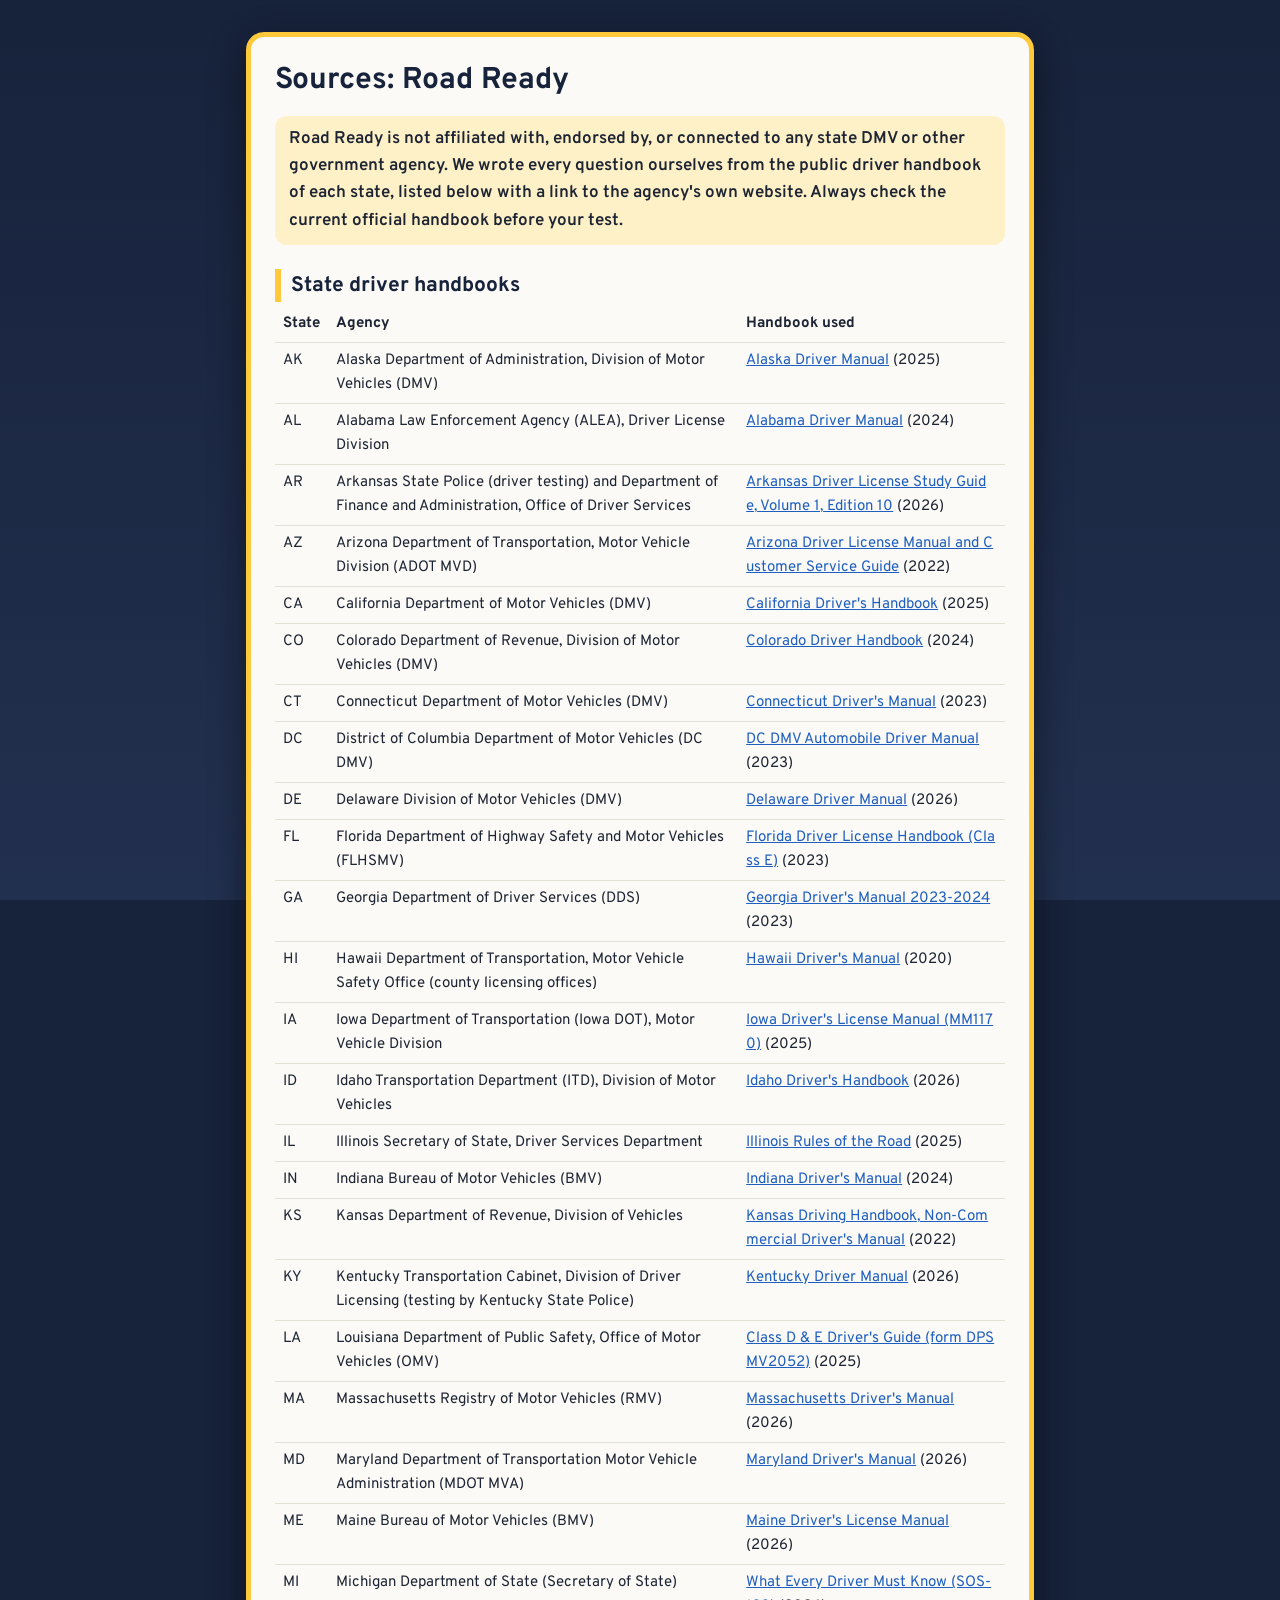
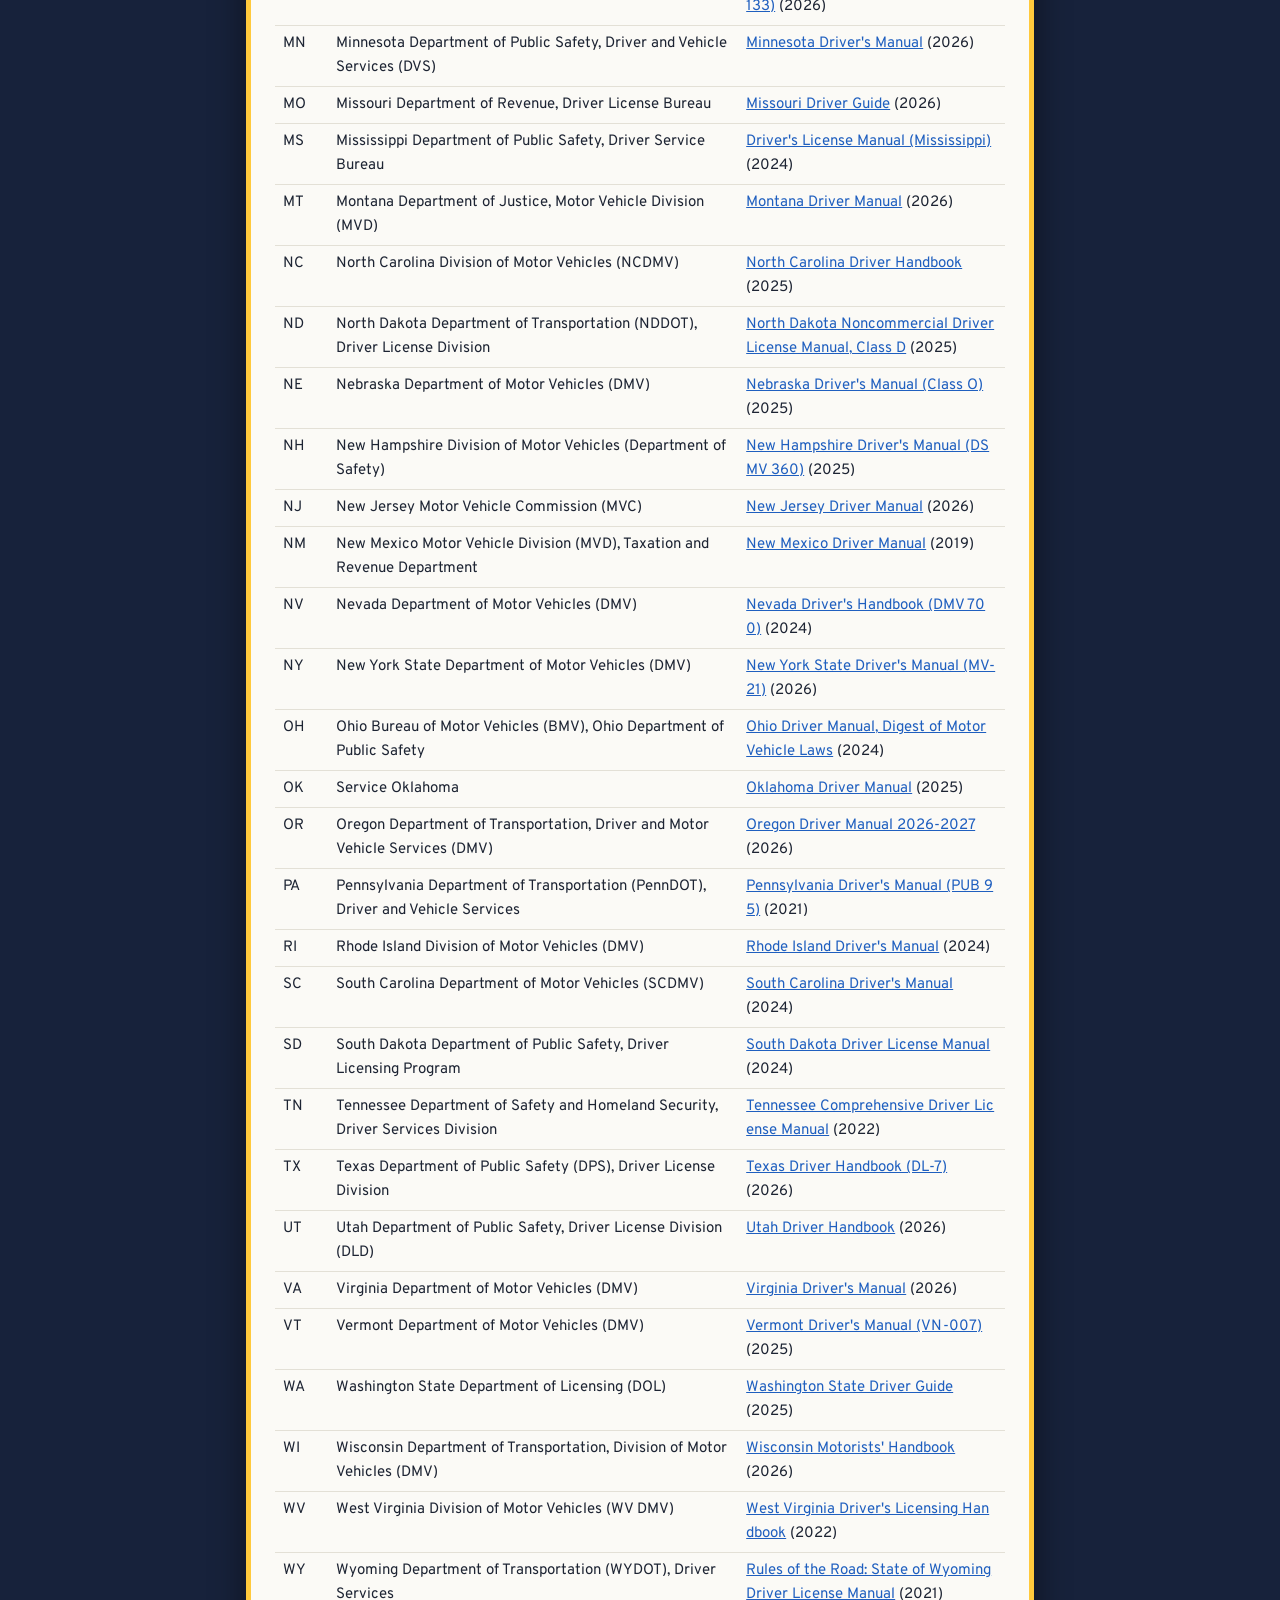
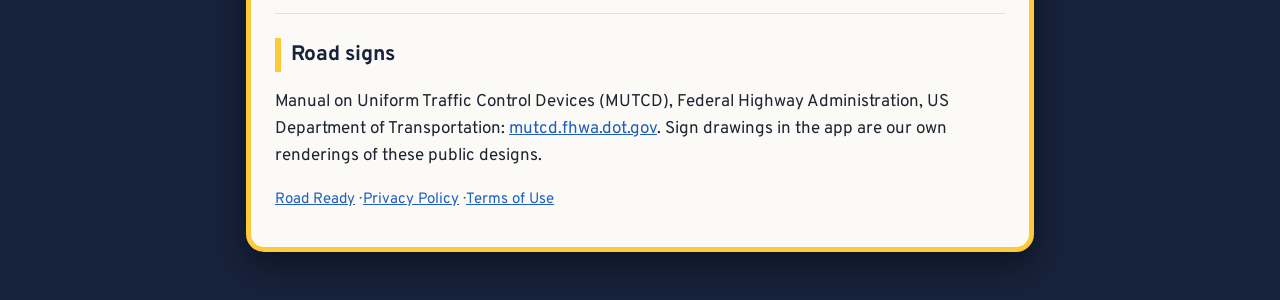
==== sources.html @ e31c4308 "Road Ready: support page, privacy policy, terms, sources Co-Authored-By: Claude Opus 5.5 <noreply@an" ====
<!doctype html>
<html lang="en">
<head>
<meta charset="utf-8">
<meta name="viewport" content="width=device-width,initial-scale=1">
<title>Road Ready Sources</title>
<link rel="icon" href="favicon.png">
<link rel="preconnect" href="https://fonts.googleapis.com"><link href="https://fonts.googleapis.com/css2?family=Overpass:wght@400;600;800&display=swap" rel="stylesheet">
<link rel="stylesheet" href="style.css">
</head>
<body>
<div class="wrap top">
<div class="card">
<h1>Sources: Road Ready</h1>
<p class="note">Road Ready is not affiliated with, endorsed by, or connected to any state DMV or other government
agency. We wrote every question ourselves from the public driver handbook of each state, listed below with a link to
the agency's own website. Always check the current official handbook before your test.</p>
<h2>State driver handbooks</h2>
<table><tr><th>State</th><th>Agency</th><th>Handbook used</th></tr>
<tr><td>AK</td><td>Alaska Department of Administration, Division of Motor Vehicles (DMV)</td><td><a href="https://dmv.alaska.gov/media/t5ef5vi2/dlman.pdf">Alaska Driver Manual</a> (2025)</td></tr>
<tr><td>AL</td><td>Alabama Law Enforcement Agency (ALEA), Driver License Division</td><td><a href="https://alea.gov/sites/default/files/Updated%20ALEA%20Driver&#x27;s%20Manual%2012-5-24.pdf">Alabama Driver Manual</a> (2024)</td></tr>
<tr><td>AR</td><td>Arkansas State Police (driver testing) and Department of Finance and Administration, Office of Driver Services</td><td><a href="https://media.ark.org/dps/Arkansas-DL-Study-Guide-English_11122026.pdf">Arkansas Driver License Study Guide, Volume 1, Edition 10</a> (2026)</td></tr>
<tr><td>AZ</td><td>Arizona Department of Transportation, Motor Vehicle Division (ADOT MVD)</td><td><a href="https://azdot.gov/manual">Arizona Driver License Manual and Customer Service Guide</a> (2022)</td></tr>
<tr><td>CA</td><td>California Department of Motor Vehicles (DMV)</td><td><a href="https://www.dmv.ca.gov/portal/file/california-driver-handbook-pdf/">California Driver&#x27;s Handbook</a> (2025)</td></tr>
<tr><td>CO</td><td>Colorado Department of Revenue, Division of Motor Vehicles (DMV)</td><td><a href="https://dmv.colorado.gov/sites/default/files/documents/DR_2337_Jan2025.pdf">Colorado Driver Handbook</a> (2024)</td></tr>
<tr><td>CT</td><td>Connecticut Department of Motor Vehicles (DMV)</td><td><a href="https://portal.ct.gov/dmv/-/media/dmv/dmv-pdfs/drivers-manual-english.pdf">Connecticut Driver&#x27;s Manual</a> (2023)</td></tr>
<tr><td>DC</td><td>District of Columbia Department of Motor Vehicles (DC DMV)</td><td><a href="https://dmv.dc.gov/publication/dc-dmv-automobile-driver-manual">DC DMV Automobile Driver Manual</a> (2023)</td></tr>
<tr><td>DE</td><td>Delaware Division of Motor Vehicles (DMV)</td><td><a href="https://dmv.de.gov/forms/driver_serv_forms/pdfs/dr_frm_manual.pdf">Delaware Driver Manual</a> (2026)</td></tr>
<tr><td>FL</td><td>Florida Department of Highway Safety and Motor Vehicles (FLHSMV)</td><td><a href="https://www.flhsmv.gov/pdf/handbooks/englishdriverhandbook.pdf">Florida Driver License Handbook (Class E)</a> (2023)</td></tr>
<tr><td>GA</td><td>Georgia Department of Driver Services (DDS)</td><td><a href="https://dds.georgia.gov/document/document/ga-drivers-manual-2023-2024/download">Georgia Driver&#x27;s Manual 2023-2024</a> (2023)</td></tr>
<tr><td>HI</td><td>Hawaii Department of Transportation, Motor Vehicle Safety Office (county licensing offices)</td><td><a href="https://hidot.hawaii.gov/highways/files/2021/03/2020-Hawaii-Drivers-Manual_5.375x8.375_Revised-FInal_WEB.pdf">Hawaii Driver&#x27;s Manual</a> (2020)</td></tr>
<tr><td>IA</td><td>Iowa Department of Transportation (Iowa DOT), Motor Vehicle Division</td><td><a href="https://iowadot.gov/mvd/driverslicense/dlmanual/dlmanual.pdf">Iowa Driver&#x27;s License Manual (MM1170)</a> (2025)</td></tr>
<tr><td>ID</td><td>Idaho Transportation Department (ITD), Division of Motor Vehicles</td><td><a href="https://itd.idaho.gov/wp-content/uploads/2026/04/driver_manual.pdf">Idaho Driver&#x27;s Handbook</a> (2026)</td></tr>
<tr><td>IL</td><td>Illinois Secretary of State, Driver Services Department</td><td><a href="https://www.ilsos.gov/publications/pdf_publications/dsd_a112.pdf">Illinois Rules of the Road</a> (2025)</td></tr>
<tr><td>IN</td><td>Indiana Bureau of Motor Vehicles (BMV)</td><td><a href="https://www.in.gov/bmv/licenses-permits-ids/learners-permits-and-drivers-licenses-overview/learners-permit/drivers-manual">Indiana Driver&#x27;s Manual</a> (2024)</td></tr>
<tr><td>KS</td><td>Kansas Department of Revenue, Division of Vehicles</td><td><a href="https://ksrevenue.gov/pdf/dlhb.pdf">Kansas Driving Handbook, Non-Commercial Driver&#x27;s Manual</a> (2022)</td></tr>
<tr><td>KY</td><td>Kentucky Transportation Cabinet, Division of Driver Licensing (testing by Kentucky State Police)</td><td><a href="https://wp.kentuckystatepolice.ky.gov/wp-content/uploads/2026/07/Kentucky-Driver-Manual_Updated_7-23-26.pdf">Kentucky Driver Manual</a> (2026)</td></tr>
<tr><td>LA</td><td>Louisiana Department of Public Safety, Office of Motor Vehicles (OMV)</td><td><a href="https://public.powerdms.com/LADPSC/documents/347039">Class D &amp; E Driver&#x27;s Guide (form DPSMV2052)</a> (2025)</td></tr>
<tr><td>MA</td><td>Massachusetts Registry of Motor Vehicles (RMV)</td><td><a href="https://www.mass.gov/doc/english-drivers-manual/download">Massachusetts Driver&#x27;s Manual</a> (2026)</td></tr>
<tr><td>MD</td><td>Maryland Department of Transportation Motor Vehicle Administration (MDOT MVA)</td><td><a href="https://mva.maryland.gov/Documents/DL-002.pdf">Maryland Driver&#x27;s Manual</a> (2026)</td></tr>
<tr><td>ME</td><td>Maine Bureau of Motor Vehicles (BMV)</td><td><a href="https://www.maine.gov/sos/sites/maine.gov.sos/files/inline-files/Maine%20Driver%20License%20Manual_2.pdf">Maine Driver&#x27;s License Manual</a> (2026)</td></tr>
<tr><td>MI</td><td>Michigan Department of State (Secretary of State)</td><td><a href="https://www.michigan.gov/sos/-/media/Project/Websites/sos/Resources/Forms-and-publications/WEDMK/WEDMK.pdf">What Every Driver Must Know (SOS-133)</a> (2026)</td></tr>
<tr><td>MN</td><td>Minnesota Department of Public Safety, Driver and Vehicle Services (DVS)</td><td><a href="https://assets.dps.mn.gov/files/dvs/dvs-class-d-drivers-manual-english.pdf">Minnesota Driver&#x27;s Manual</a> (2026)</td></tr>
<tr><td>MO</td><td>Missouri Department of Revenue, Driver License Bureau</td><td><a href="https://dor.mo.gov/forms/Driver%20Guide.pdf">Missouri Driver Guide</a> (2026)</td></tr>
<tr><td>MS</td><td>Mississippi Department of Public Safety, Driver Service Bureau</td><td><a href="https://www.driverservicebureau.dps.ms.gov/sites/default/files/2025-02/1.15.2025%20Revised%20MDPS%20Driver%27s%20Manual.pdf">Driver&#x27;s License Manual (Mississippi)</a> (2024)</td></tr>
<tr><td>MT</td><td>Montana Department of Justice, Motor Vehicle Division (MVD)</td><td><a href="https://mvdmt.gov/wp-content/uploads/2026/05/25-0100M-Montana-Driver-Manual-English-05.26.pdf">Montana Driver Manual</a> (2026)</td></tr>
<tr><td>NC</td><td>North Carolina Division of Motor Vehicles (NCDMV)</td><td><a href="https://www.ncdot.gov/dmv/license-id/driver-licenses/new-drivers/Documents/nc-driver-handbook.pdf">North Carolina Driver Handbook</a> (2025)</td></tr>
<tr><td>ND</td><td>North Dakota Department of Transportation (NDDOT), Driver License Division</td><td><a href="https://www.dot.nd.gov/sites/www/files/documents/Drivers%20-%20documents/noncommercial-manual.pdf">North Dakota Noncommercial Driver License Manual, Class D</a> (2025)</td></tr>
<tr><td>NE</td><td>Nebraska Department of Motor Vehicles (DMV)</td><td><a href="https://dmv.nebraska.gov/sites/default/files/engdrivermanual.pdf">Nebraska Driver&#x27;s Manual (Class O)</a> (2025)</td></tr>
<tr><td>NH</td><td>New Hampshire Division of Motor Vehicles (Department of Safety)</td><td><a href="https://www.dmv.nh.gov/sites/g/files/ehbemt416/files/inline-documents/nhdm.pdf">New Hampshire Driver&#x27;s Manual (DSMV 360)</a> (2025)</td></tr>
<tr><td>NJ</td><td>New Jersey Motor Vehicle Commission (MVC)</td><td><a href="https://www.nj.gov/mvc/pdf/license/drivermanual.pdf">New Jersey Driver Manual</a> (2026)</td></tr>
<tr><td>NM</td><td>New Mexico Motor Vehicle Division (MVD), Taxation and Revenue Department</td><td><a href="https://realfile.tax.newmexico.gov/English%20Drivers%20Manualver11.19.19.pdf">New Mexico Driver Manual</a> (2019)</td></tr>
<tr><td>NV</td><td>Nevada Department of Motor Vehicles (DMV)</td><td><a href="https://dmv.nv.gov/pdfforms/dlbook.pdf">Nevada Driver&#x27;s Handbook (DMV 700)</a> (2024)</td></tr>
<tr><td>NY</td><td>New York State Department of Motor Vehicles (DMV)</td><td><a href="https://dmv.ny.gov/brochure/mv21.pdf">New York State Driver&#x27;s Manual (MV-21)</a> (2026)</td></tr>
<tr><td>OH</td><td>Ohio Bureau of Motor Vehicles (BMV), Ohio Department of Public Safety</td><td><a href="https://publicsafety.ohio.gov/who-we-are/resources/digest-of-motor-vehicle-laws">Ohio Driver Manual, Digest of Motor Vehicle Laws</a> (2024)</td></tr>
<tr><td>OK</td><td>Service Oklahoma</td><td><a href="https://oklahoma.gov/service/all-pages/driver-manual.html">Oklahoma Driver Manual</a> (2025)</td></tr>
<tr><td>OR</td><td>Oregon Department of Transportation, Driver and Motor Vehicle Services (DMV)</td><td><a href="https://www.oregon.gov/odot/forms/dmv/37.pdf">Oregon Driver Manual 2026-2027</a> (2026)</td></tr>
<tr><td>PA</td><td>Pennsylvania Department of Transportation (PennDOT), Driver and Vehicle Services</td><td><a href="https://www.pa.gov/agencies/dmv/driver-services/pennsylvania-drivers-manual">Pennsylvania Driver&#x27;s Manual (PUB 95)</a> (2021)</td></tr>
<tr><td>RI</td><td>Rhode Island Division of Motor Vehicles (DMV)</td><td><a href="https://dmv.ri.gov/media/966/download?language=en">Rhode Island Driver&#x27;s Manual</a> (2024)</td></tr>
<tr><td>SC</td><td>South Carolina Department of Motor Vehicles (SCDMV)</td><td><a href="https://dmv.sc.gov/sites/scdmv/files/2026-01/Drivers%20Manual.pdf">South Carolina Driver&#x27;s Manual</a> (2024)</td></tr>
<tr><td>SD</td><td>South Dakota Department of Public Safety, Driver Licensing Program</td><td><a href="https://www.sd.gov/sys_attachment.do?sys_id=d5f0bacd87934350e0410f28cebb35bf">South Dakota Driver License Manual</a> (2024)</td></tr>
<tr><td>TN</td><td>Tennessee Department of Safety and Homeland Security, Driver Services Division</td><td><a href="https://www.tn.gov/content/dam/tn/safety/documents/DL_Manual.pdf">Tennessee Comprehensive Driver License Manual</a> (2022)</td></tr>
<tr><td>TX</td><td>Texas Department of Public Safety (DPS), Driver License Division</td><td><a href="https://www.dps.texas.gov/internetforms/Forms/DL-7.pdf">Texas Driver Handbook (DL-7)</a> (2026)</td></tr>
<tr><td>UT</td><td>Utah Department of Public Safety, Driver License Division (DLD)</td><td><a href="https://dld.utah.gov/wp-content/uploads/Driver-Handbook-REV-3.2026.pdf">Utah Driver Handbook</a> (2026)</td></tr>
<tr><td>VA</td><td>Virginia Department of Motor Vehicles (DMV)</td><td><a href="https://www.dmv.virginia.gov/sites/default/files/forms/dmv39.pdf">Virginia Driver&#x27;s Manual</a> (2026)</td></tr>
<tr><td>VT</td><td>Vermont Department of Motor Vehicles (DMV)</td><td><a href="https://dmv.vermont.gov/sites/dmv/files/documents/VN-007-Drivers_Manual.pdf">Vermont Driver&#x27;s Manual (VN-007)</a> (2025)</td></tr>
<tr><td>WA</td><td>Washington State Department of Licensing (DOL)</td><td><a href="https://dol.wa.gov/media/pdf/4745/driver-guidepdf/download">Washington State Driver Guide</a> (2025)</td></tr>
<tr><td>WI</td><td>Wisconsin Department of Transportation, Division of Motor Vehicles (DMV)</td><td><a href="https://wisconsindot.gov/Documents/dmv/shared/bds126-motorists-handbook.pdf">Wisconsin Motorists&#x27; Handbook</a> (2026)</td></tr>
<tr><td>WV</td><td>West Virginia Division of Motor Vehicles (WV DMV)</td><td><a href="https://webapps.transportation.wv.gov/TWS/WVDOTDocumentStorageMigration/PDF/Transportation/DMV/DMVFormSearch/Drivers_Licensing_Handbook_web.pdf">West Virginia Driver&#x27;s Licensing Handbook</a> (2022)</td></tr>
<tr><td>WY</td><td>Wyoming Department of Transportation (WYDOT), Driver Services</td><td><a href="https://www.dot.state.wy.us/files/live/sites/wydot/files/shared/Driver_Services/Help%20Documents%20and%20Manuals/2021_DriverManual_web_ClassC_w%20cover.pdf">Rules of the Road: State of Wyoming Driver License Manual</a> (2021)</td></tr>
</table>
<h2>Road signs</h2>
<p>Manual on Uniform Traffic Control Devices (MUTCD), Federal Highway Administration, US Department of Transportation:
<a href="https://mutcd.fhwa.dot.gov/">mutcd.fhwa.dot.gov</a>. Sign drawings in the app are our own renderings of these public designs.</p>
<p class="small"><a href="index.html">Road Ready</a> · <a href="privacy.html">Privacy Policy</a> · <a href="terms.html">Terms of Use</a></p>
</div>
</div>
</body>
</html>
---- style.css ----
:root{--navy:#17223b;--navy2:#22304f;--paper:#fbfaf6;--ink:#1d2433;--yellow:#ffc93c;--yellow2:#d99a0b;--soft:#5b6478;--link:#1f5fbf}
*{box-sizing:border-box}
html,body{margin:0;background:linear-gradient(180deg,var(--navy),var(--navy2)) fixed;background-color:var(--navy);color:var(--ink);font-family:"Overpass",system-ui,-apple-system,"Segoe UI",Roboto,sans-serif;font-size:17px;line-height:1.6}
a{color:var(--link)}
.hero{display:block;width:100%;max-height:380px;object-fit:cover;border-bottom:8px dashed var(--yellow)}
.wrap{max-width:820px;margin:-48px auto 48px;padding:0 16px;position:relative}
.wrap.top{margin-top:32px}
.card{background:var(--paper);border-radius:18px;padding:26px 24px 20px;box-shadow:0 12px 36px #0007;border:5px solid var(--yellow)}
.brand{display:flex;gap:18px;align-items:center;margin-bottom:8px}
.brand img{width:88px;height:88px;border-radius:20px;box-shadow:0 4px 14px #0004}
h1{margin:0;font-size:30px;color:var(--navy);line-height:1.2}
h2{font-size:21px;margin:24px 0 4px;color:var(--navy);border-left:6px solid var(--yellow);padding-left:10px}
.tag{color:var(--soft);margin:2px 0 0}
.small{color:var(--soft);font-size:15px}
.note{background:#fff1c7;border-radius:12px;padding:10px 14px;font-weight:600}
.btns{display:flex;flex-wrap:wrap;gap:10px;margin:18px 0 6px}
.btn{display:inline-block;background:var(--yellow);color:var(--ink);text-decoration:none;padding:9px 20px;border-radius:24px;font-weight:800;box-shadow:0 4px 0 var(--yellow2)}
.btn.alt{background:var(--navy);color:#fff;box-shadow:0 4px 0 #0a1020}
table{border-collapse:collapse;width:100%;font-size:15px}
td,th{text-align:left;padding:6px 8px;border-bottom:1px solid #e3e0d6;vertical-align:top}
td a{word-break:break-all}
code{font-size:14px}
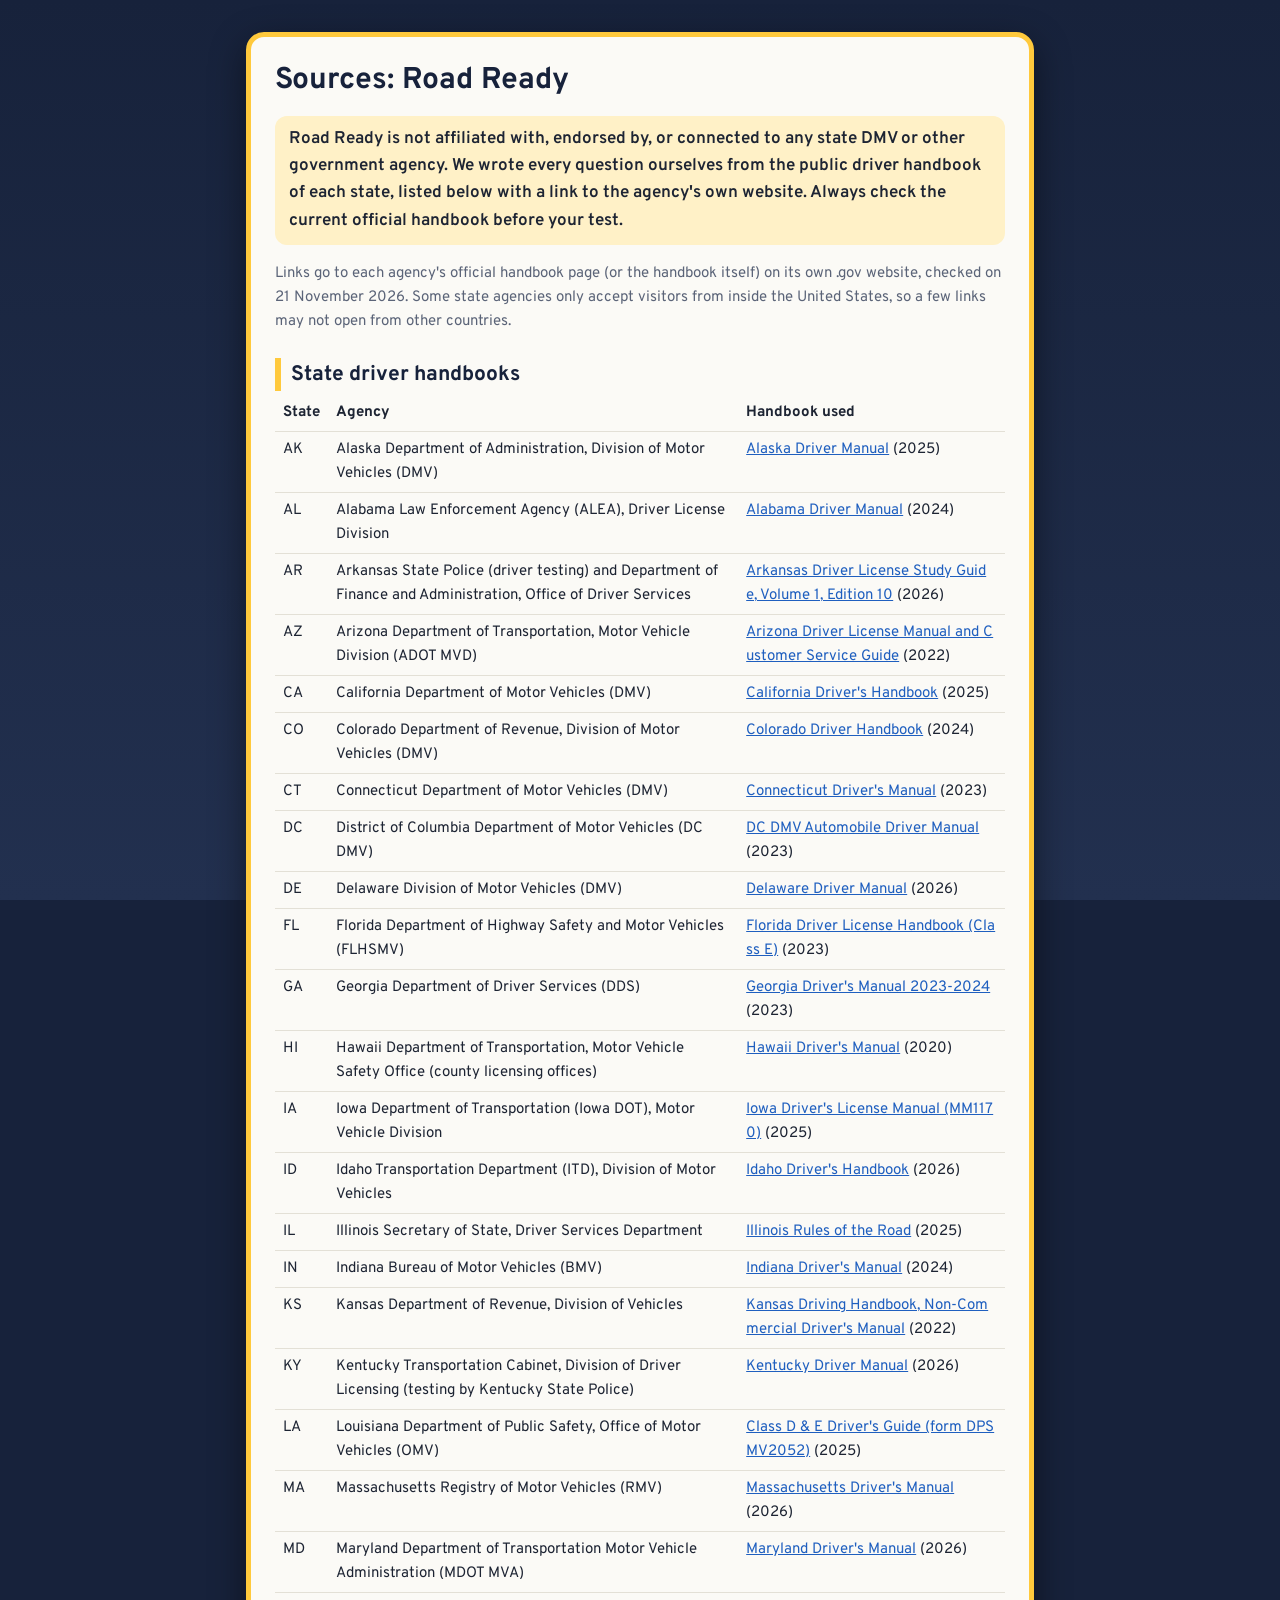
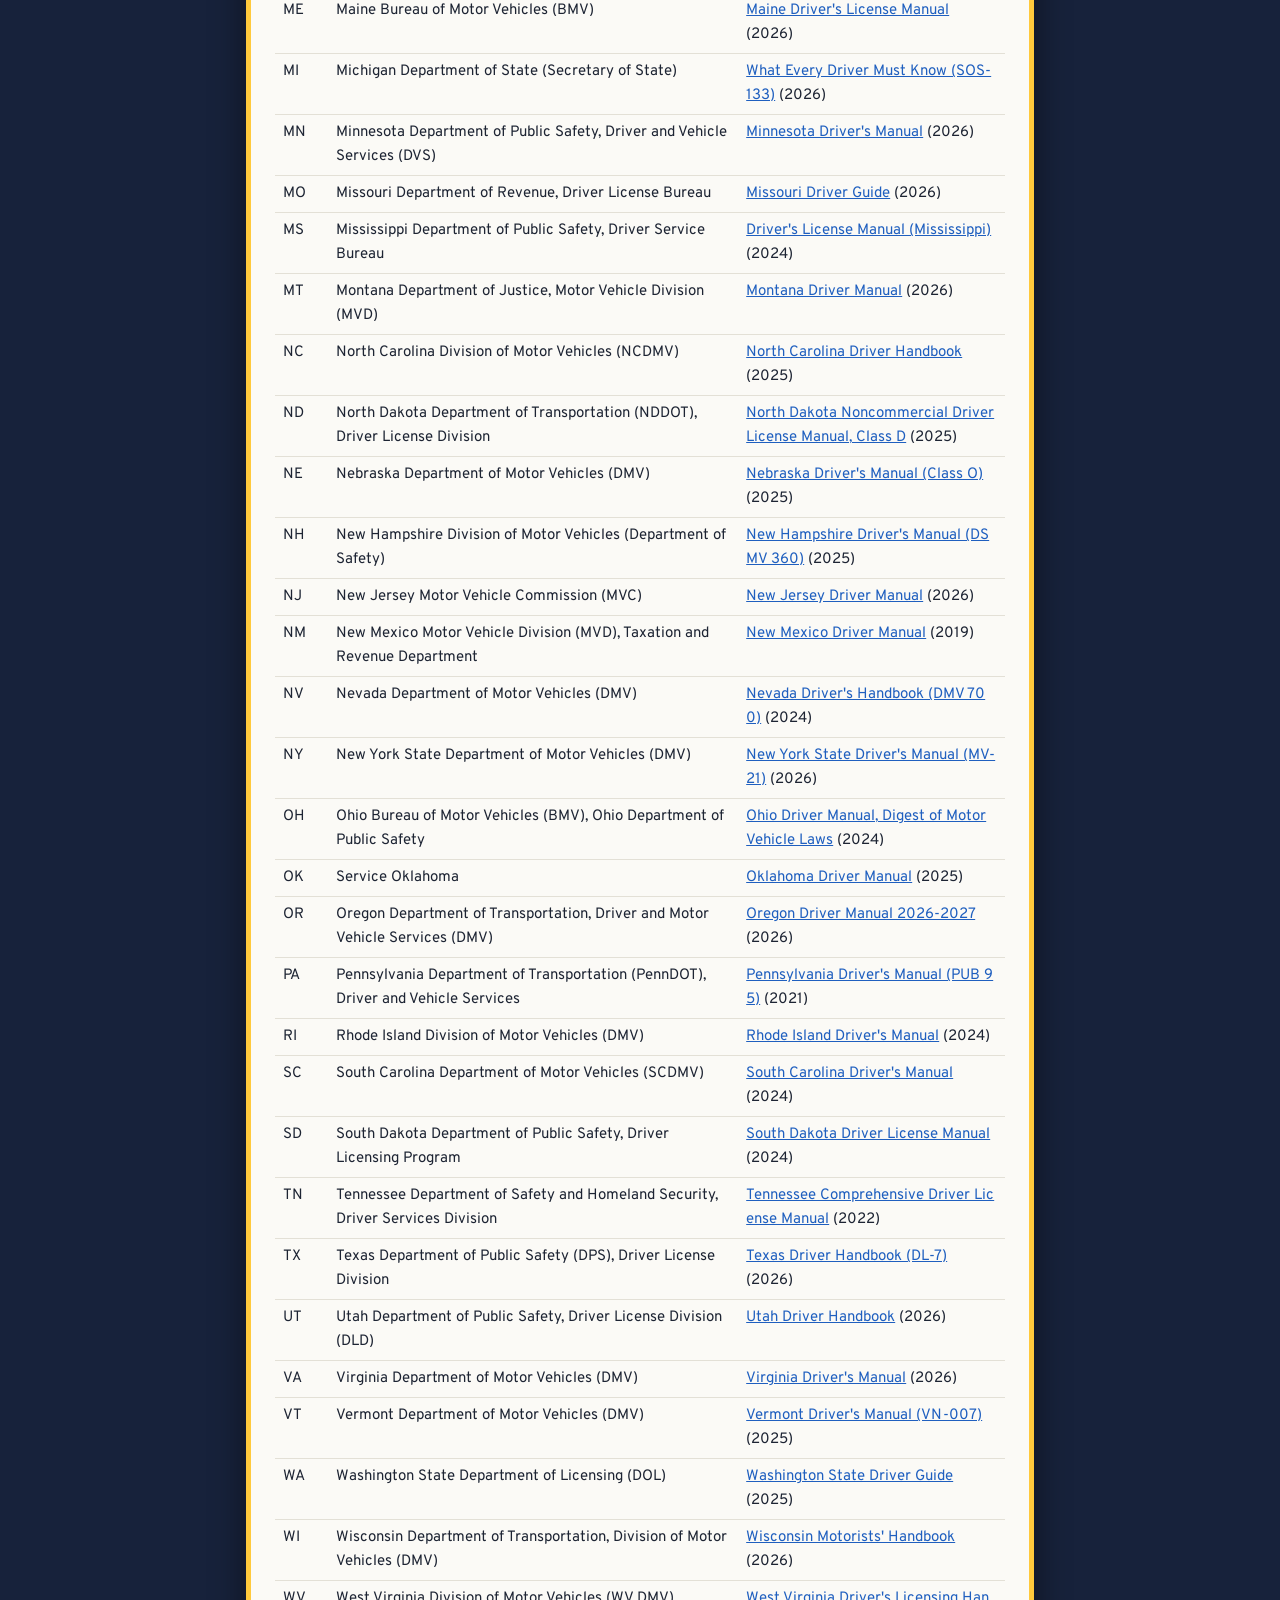
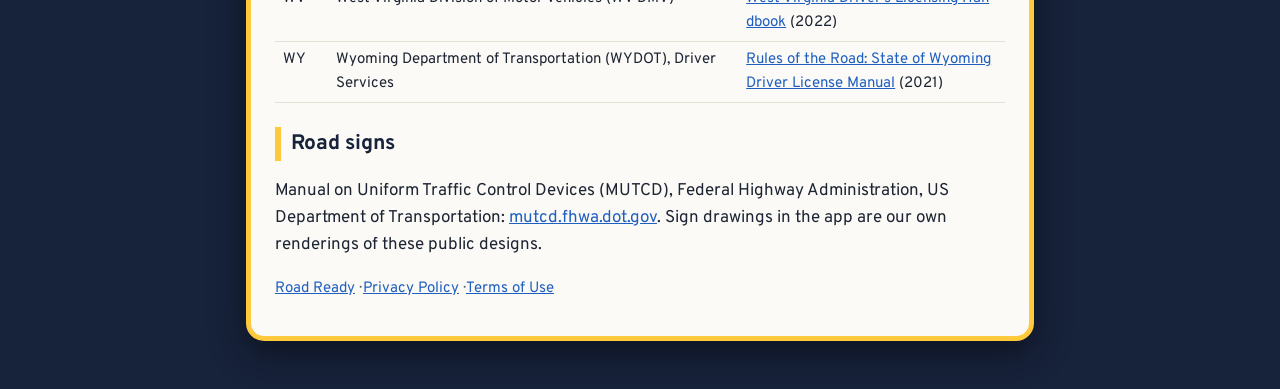
==== commit 8b1065e2: "Sources: stable official .gov handbook pages for all 51 jurisdictions (checked 21 Nov 2026) Old deep" ====
--- a/sources.html
+++ b/sources.html
@@ -15,58 +15,61 @@
 <p class="note">Road Ready is not affiliated with, endorsed by, or connected to any state DMV or other government
 agency. We wrote every question ourselves from the public driver handbook of each state, listed below with a link to
 the agency's own website. Always check the current official handbook before your test.</p>
+<p class="small">Links go to each agency's official handbook page (or the handbook itself) on its own .gov website, checked
+on 21 November 2026. Some state agencies only accept visitors from inside the United States, so a few links may not
+open from other countries.</p>
 <h2>State driver handbooks</h2>
 <table><tr><th>State</th><th>Agency</th><th>Handbook used</th></tr>
-<tr><td>AK</td><td>Alaska Department of Administration, Division of Motor Vehicles (DMV)</td><td><a href="https://dmv.alaska.gov/media/t5ef5vi2/dlman.pdf">Alaska Driver Manual</a> (2025)</td></tr>
-<tr><td>AL</td><td>Alabama Law Enforcement Agency (ALEA), Driver License Division</td><td><a href="https://alea.gov/sites/default/files/Updated%20ALEA%20Driver&#x27;s%20Manual%2012-5-24.pdf">Alabama Driver Manual</a> (2024)</td></tr>
-<tr><td>AR</td><td>Arkansas State Police (driver testing) and Department of Finance and Administration, Office of Driver Services</td><td><a href="https://media.ark.org/dps/Arkansas-DL-Study-Guide-English_11122026.pdf">Arkansas Driver License Study Guide, Volume 1, Edition 10</a> (2026)</td></tr>
-<tr><td>AZ</td><td>Arizona Department of Transportation, Motor Vehicle Division (ADOT MVD)</td><td><a href="https://azdot.gov/manual">Arizona Driver License Manual and Customer Service Guide</a> (2022)</td></tr>
-<tr><td>CA</td><td>California Department of Motor Vehicles (DMV)</td><td><a href="https://www.dmv.ca.gov/portal/file/california-driver-handbook-pdf/">California Driver&#x27;s Handbook</a> (2025)</td></tr>
-<tr><td>CO</td><td>Colorado Department of Revenue, Division of Motor Vehicles (DMV)</td><td><a href="https://dmv.colorado.gov/sites/default/files/documents/DR_2337_Jan2025.pdf">Colorado Driver Handbook</a> (2024)</td></tr>
-<tr><td>CT</td><td>Connecticut Department of Motor Vehicles (DMV)</td><td><a href="https://portal.ct.gov/dmv/-/media/dmv/dmv-pdfs/drivers-manual-english.pdf">Connecticut Driver&#x27;s Manual</a> (2023)</td></tr>
+<tr><td>AK</td><td>Alaska Department of Administration, Division of Motor Vehicles (DMV)</td><td><a href="https://dmv.alaska.gov/credential-services/drivermanual/">Alaska Driver Manual</a> (2025)</td></tr>
+<tr><td>AL</td><td>Alabama Law Enforcement Agency (ALEA), Driver License Division</td><td><a href="https://www.alea.gov/dps/driver-license/driver-license-manuals">Alabama Driver Manual</a> (2024)</td></tr>
+<tr><td>AR</td><td>Arkansas State Police (driver testing) and Department of Finance and Administration, Office of Driver Services</td><td><a href="https://dps.arkansas.gov/law-enforcement/arkansas-state-police/services-programs/driver-examination/">Arkansas Driver License Study Guide, Volume 1, Edition 10</a> (2026)</td></tr>
+<tr><td>AZ</td><td>Arizona Department of Transportation, Motor Vehicle Division (ADOT MVD)</td><td><a href="https://azdot.gov/mvd/services/driver-services/tests-manuals-and-driving-schools/manuals">Arizona Driver License Manual and Customer Service Guide</a> (2022)</td></tr>
+<tr><td>CA</td><td>California Department of Motor Vehicles (DMV)</td><td><a href="https://www.dmv.ca.gov/portal/handbook/california-driver-handbook/">California Driver&#x27;s Handbook</a> (2025)</td></tr>
+<tr><td>CO</td><td>Colorado Department of Revenue, Division of Motor Vehicles (DMV)</td><td><a href="https://dmv.colorado.gov/drivereducation">Colorado Driver Handbook</a> (2024)</td></tr>
+<tr><td>CT</td><td>Connecticut Department of Motor Vehicles (DMV)</td><td><a href="https://portal.ct.gov/dmv/licenses-permits-ids/ct-drivers-manuals">Connecticut Driver&#x27;s Manual</a> (2023)</td></tr>
 <tr><td>DC</td><td>District of Columbia Department of Motor Vehicles (DC DMV)</td><td><a href="https://dmv.dc.gov/publication/dc-dmv-automobile-driver-manual">DC DMV Automobile Driver Manual</a> (2023)</td></tr>
-<tr><td>DE</td><td>Delaware Division of Motor Vehicles (DMV)</td><td><a href="https://dmv.de.gov/forms/driver_serv_forms/pdfs/dr_frm_manual.pdf">Delaware Driver Manual</a> (2026)</td></tr>
-<tr><td>FL</td><td>Florida Department of Highway Safety and Motor Vehicles (FLHSMV)</td><td><a href="https://www.flhsmv.gov/pdf/handbooks/englishdriverhandbook.pdf">Florida Driver License Handbook (Class E)</a> (2023)</td></tr>
-<tr><td>GA</td><td>Georgia Department of Driver Services (DDS)</td><td><a href="https://dds.georgia.gov/document/document/ga-drivers-manual-2023-2024/download">Georgia Driver&#x27;s Manual 2023-2024</a> (2023)</td></tr>
-<tr><td>HI</td><td>Hawaii Department of Transportation, Motor Vehicle Safety Office (county licensing offices)</td><td><a href="https://hidot.hawaii.gov/highways/files/2021/03/2020-Hawaii-Drivers-Manual_5.375x8.375_Revised-FInal_WEB.pdf">Hawaii Driver&#x27;s Manual</a> (2020)</td></tr>
-<tr><td>IA</td><td>Iowa Department of Transportation (Iowa DOT), Motor Vehicle Division</td><td><a href="https://iowadot.gov/mvd/driverslicense/dlmanual/dlmanual.pdf">Iowa Driver&#x27;s License Manual (MM1170)</a> (2025)</td></tr>
-<tr><td>ID</td><td>Idaho Transportation Department (ITD), Division of Motor Vehicles</td><td><a href="https://itd.idaho.gov/wp-content/uploads/2026/04/driver_manual.pdf">Idaho Driver&#x27;s Handbook</a> (2026)</td></tr>
-<tr><td>IL</td><td>Illinois Secretary of State, Driver Services Department</td><td><a href="https://www.ilsos.gov/publications/pdf_publications/dsd_a112.pdf">Illinois Rules of the Road</a> (2025)</td></tr>
-<tr><td>IN</td><td>Indiana Bureau of Motor Vehicles (BMV)</td><td><a href="https://www.in.gov/bmv/licenses-permits-ids/learners-permits-and-drivers-licenses-overview/learners-permit/drivers-manual">Indiana Driver&#x27;s Manual</a> (2024)</td></tr>
-<tr><td>KS</td><td>Kansas Department of Revenue, Division of Vehicles</td><td><a href="https://ksrevenue.gov/pdf/dlhb.pdf">Kansas Driving Handbook, Non-Commercial Driver&#x27;s Manual</a> (2022)</td></tr>
-<tr><td>KY</td><td>Kentucky Transportation Cabinet, Division of Driver Licensing (testing by Kentucky State Police)</td><td><a href="https://wp.kentuckystatepolice.ky.gov/wp-content/uploads/2026/07/Kentucky-Driver-Manual_Updated_7-23-26.pdf">Kentucky Driver Manual</a> (2026)</td></tr>
-<tr><td>LA</td><td>Louisiana Department of Public Safety, Office of Motor Vehicles (OMV)</td><td><a href="https://public.powerdms.com/LADPSC/documents/347039">Class D &amp; E Driver&#x27;s Guide (form DPSMV2052)</a> (2025)</td></tr>
-<tr><td>MA</td><td>Massachusetts Registry of Motor Vehicles (RMV)</td><td><a href="https://www.mass.gov/doc/english-drivers-manual/download">Massachusetts Driver&#x27;s Manual</a> (2026)</td></tr>
-<tr><td>MD</td><td>Maryland Department of Transportation Motor Vehicle Administration (MDOT MVA)</td><td><a href="https://mva.maryland.gov/Documents/DL-002.pdf">Maryland Driver&#x27;s Manual</a> (2026)</td></tr>
-<tr><td>ME</td><td>Maine Bureau of Motor Vehicles (BMV)</td><td><a href="https://www.maine.gov/sos/sites/maine.gov.sos/files/inline-files/Maine%20Driver%20License%20Manual_2.pdf">Maine Driver&#x27;s License Manual</a> (2026)</td></tr>
-<tr><td>MI</td><td>Michigan Department of State (Secretary of State)</td><td><a href="https://www.michigan.gov/sos/-/media/Project/Websites/sos/Resources/Forms-and-publications/WEDMK/WEDMK.pdf">What Every Driver Must Know (SOS-133)</a> (2026)</td></tr>
-<tr><td>MN</td><td>Minnesota Department of Public Safety, Driver and Vehicle Services (DVS)</td><td><a href="https://assets.dps.mn.gov/files/dvs/dvs-class-d-drivers-manual-english.pdf">Minnesota Driver&#x27;s Manual</a> (2026)</td></tr>
-<tr><td>MO</td><td>Missouri Department of Revenue, Driver License Bureau</td><td><a href="https://dor.mo.gov/forms/Driver%20Guide.pdf">Missouri Driver Guide</a> (2026)</td></tr>
-<tr><td>MS</td><td>Mississippi Department of Public Safety, Driver Service Bureau</td><td><a href="https://www.driverservicebureau.dps.ms.gov/sites/default/files/2025-02/1.15.2025%20Revised%20MDPS%20Driver%27s%20Manual.pdf">Driver&#x27;s License Manual (Mississippi)</a> (2024)</td></tr>
+<tr><td>DE</td><td>Delaware Division of Motor Vehicles (DMV)</td><td><a href="https://dmv.de.gov/forms/index.shtml">Delaware Driver Manual</a> (2026)</td></tr>
+<tr><td>FL</td><td>Florida Department of Highway Safety and Motor Vehicles (FLHSMV)</td><td><a href="https://www.flhsmv.gov/resources/handbooks-manuals/">Florida Driver License Handbook (Class E)</a> (2023)</td></tr>
+<tr><td>GA</td><td>Georgia Department of Driver Services (DDS)</td><td><a href="https://dds.georgia.gov/dds-forms-and-manuals/manuals">Georgia Driver&#x27;s Manual 2023-2024</a> (2023)</td></tr>
+<tr><td>HI</td><td>Hawaii Department of Transportation, Motor Vehicle Safety Office (county licensing offices)</td><td><a href="https://hidot.hawaii.gov/highways/library/motor-vehicle-safety-office/">Hawaii Driver&#x27;s Manual</a> (2020)</td></tr>
+<tr><td>IA</td><td>Iowa Department of Transportation (Iowa DOT), Motor Vehicle Division</td><td><a href="https://iowadot.gov/drivers-licenses-ids/driver-education/manuals-practice-tests/drivers-manual">Iowa Driver&#x27;s License Manual (MM1170)</a> (2025)</td></tr>
+<tr><td>ID</td><td>Idaho Transportation Department (ITD), Division of Motor Vehicles</td><td><a href="https://itd.idaho.gov/guide/taking-the-drivers-test/">Idaho Driver&#x27;s Handbook</a> (2026)</td></tr>
+<tr><td>IL</td><td>Illinois Secretary of State, Driver Services Department</td><td><a href="https://www.ilsos.gov/content/dam/publications/pdf_publications/dsd_a112.pdf">Illinois Rules of the Road</a> (2025)</td></tr>
+<tr><td>IN</td><td>Indiana Bureau of Motor Vehicles (BMV)</td><td><a href="https://www.in.gov/bmv/licenses-permits-ids/learners-permits-and-drivers-licenses-overview/learners-permit/drivers-manual/">Indiana Driver&#x27;s Manual</a> (2024)</td></tr>
+<tr><td>KS</td><td>Kansas Department of Revenue, Division of Vehicles</td><td><a href="https://www.ksrevenue.gov/pdf/dlhb.pdf">Kansas Driving Handbook, Non-Commercial Driver&#x27;s Manual</a> (2022)</td></tr>
+<tr><td>KY</td><td>Kentucky Transportation Cabinet, Division of Driver Licensing (testing by Kentucky State Police)</td><td><a href="https://www.kentuckystatepolice.ky.gov/driver-testing">Kentucky Driver Manual</a> (2026)</td></tr>
+<tr><td>LA</td><td>Louisiana Department of Public Safety, Office of Motor Vehicles (OMV)</td><td><a href="https://expresslane.la.gov/omv/resources/driver-manuals/">Class D &amp; E Driver&#x27;s Guide (form DPSMV2052)</a> (2025)</td></tr>
+<tr><td>MA</td><td>Massachusetts Registry of Motor Vehicles (RMV)</td><td><a href="https://www.mass.gov/lists/drivers-manuals">Massachusetts Driver&#x27;s Manual</a> (2026)</td></tr>
+<tr><td>MD</td><td>Maryland Department of Transportation Motor Vehicle Administration (MDOT MVA)</td><td><a href="https://mva.maryland.gov/licenses-ids/driver-education-safety/maryland-drivers-manuals">Maryland Driver&#x27;s Manual</a> (2026)</td></tr>
+<tr><td>ME</td><td>Maine Bureau of Motor Vehicles (BMV)</td><td><a href="https://www.maine.gov/sos/bmv/driver-licenses-and-ids/car-license/driver-license-manual-and-Maine-motorist-handbook-and-study-guide">Maine Driver&#x27;s License Manual</a> (2026)</td></tr>
+<tr><td>MI</td><td>Michigan Department of State (Secretary of State)</td><td><a href="https://www.michigan.gov/sos/resources/forms/what-every-driver-must-know">What Every Driver Must Know (SOS-133)</a> (2026)</td></tr>
+<tr><td>MN</td><td>Minnesota Department of Public Safety, Driver and Vehicle Services (DVS)</td><td><a href="https://dps.mn.gov/divisions/dvs/license-and-id/class-d-regular-dl/class-d-dl-forms-documents-and-manuals">Minnesota Driver&#x27;s Manual</a> (2026)</td></tr>
+<tr><td>MO</td><td>Missouri Department of Revenue, Driver License Bureau</td><td><a href="https://dor.mo.gov/driver-license/guide/">Missouri Driver Guide</a> (2026)</td></tr>
+<tr><td>MS</td><td>Mississippi Department of Public Safety, Driver Service Bureau</td><td><a href="https://www.driverservicebureau.dps.ms.gov/node/356">Driver&#x27;s License Manual (Mississippi)</a> (2024)</td></tr>
 <tr><td>MT</td><td>Montana Department of Justice, Motor Vehicle Division (MVD)</td><td><a href="https://mvdmt.gov/wp-content/uploads/2026/05/25-0100M-Montana-Driver-Manual-English-05.26.pdf">Montana Driver Manual</a> (2026)</td></tr>
-<tr><td>NC</td><td>North Carolina Division of Motor Vehicles (NCDMV)</td><td><a href="https://www.ncdot.gov/dmv/license-id/driver-licenses/new-drivers/Documents/nc-driver-handbook.pdf">North Carolina Driver Handbook</a> (2025)</td></tr>
-<tr><td>ND</td><td>North Dakota Department of Transportation (NDDOT), Driver License Division</td><td><a href="https://www.dot.nd.gov/sites/www/files/documents/Drivers%20-%20documents/noncommercial-manual.pdf">North Dakota Noncommercial Driver License Manual, Class D</a> (2025)</td></tr>
-<tr><td>NE</td><td>Nebraska Department of Motor Vehicles (DMV)</td><td><a href="https://dmv.nebraska.gov/sites/default/files/engdrivermanual.pdf">Nebraska Driver&#x27;s Manual (Class O)</a> (2025)</td></tr>
+<tr><td>NC</td><td>North Carolina Division of Motor Vehicles (NCDMV)</td><td><a href="https://www.ncdot.gov/dmv/license-id/driver-licenses/new-drivers/Pages/handbooks.aspx">North Carolina Driver Handbook</a> (2025)</td></tr>
+<tr><td>ND</td><td>North Dakota Department of Transportation (NDDOT), Driver License Division</td><td><a href="https://www.dot.nd.gov/driver/noncommercial-driver-license-manual">North Dakota Noncommercial Driver License Manual, Class D</a> (2025)</td></tr>
+<tr><td>NE</td><td>Nebraska Department of Motor Vehicles (DMV)</td><td><a href="https://dmv.nebraska.gov/manuals">Nebraska Driver&#x27;s Manual (Class O)</a> (2025)</td></tr>
 <tr><td>NH</td><td>New Hampshire Division of Motor Vehicles (Department of Safety)</td><td><a href="https://www.dmv.nh.gov/sites/g/files/ehbemt416/files/inline-documents/nhdm.pdf">New Hampshire Driver&#x27;s Manual (DSMV 360)</a> (2025)</td></tr>
-<tr><td>NJ</td><td>New Jersey Motor Vehicle Commission (MVC)</td><td><a href="https://www.nj.gov/mvc/pdf/license/drivermanual.pdf">New Jersey Driver Manual</a> (2026)</td></tr>
-<tr><td>NM</td><td>New Mexico Motor Vehicle Division (MVD), Taxation and Revenue Department</td><td><a href="https://realfile.tax.newmexico.gov/English%20Drivers%20Manualver11.19.19.pdf">New Mexico Driver Manual</a> (2019)</td></tr>
-<tr><td>NV</td><td>Nevada Department of Motor Vehicles (DMV)</td><td><a href="https://dmv.nv.gov/pdfforms/dlbook.pdf">Nevada Driver&#x27;s Handbook (DMV 700)</a> (2024)</td></tr>
-<tr><td>NY</td><td>New York State Department of Motor Vehicles (DMV)</td><td><a href="https://dmv.ny.gov/brochure/mv21.pdf">New York State Driver&#x27;s Manual (MV-21)</a> (2026)</td></tr>
+<tr><td>NJ</td><td>New Jersey Motor Vehicle Commission (MVC)</td><td><a href="https://www.nj.gov/mvc/about/manuals.htm">New Jersey Driver Manual</a> (2026)</td></tr>
+<tr><td>NM</td><td>New Mexico Motor Vehicle Division (MVD), Taxation and Revenue Department</td><td><a href="https://www.mvd.newmexico.gov/resources/mvd-procedures-manuals/">New Mexico Driver Manual</a> (2019)</td></tr>
+<tr><td>NV</td><td>Nevada Department of Motor Vehicles (DMV)</td><td><a href="https://dmv.nv.gov/dlhandbook.htm">Nevada Driver&#x27;s Handbook (DMV 700)</a> (2024)</td></tr>
+<tr><td>NY</td><td>New York State Department of Motor Vehicles (DMV)</td><td><a href="https://dmv.ny.gov/new-york-state-drivers-manual-practice-tests">New York State Driver&#x27;s Manual (MV-21)</a> (2026)</td></tr>
 <tr><td>OH</td><td>Ohio Bureau of Motor Vehicles (BMV), Ohio Department of Public Safety</td><td><a href="https://publicsafety.ohio.gov/who-we-are/resources/digest-of-motor-vehicle-laws">Ohio Driver Manual, Digest of Motor Vehicle Laws</a> (2024)</td></tr>
-<tr><td>OK</td><td>Service Oklahoma</td><td><a href="https://oklahoma.gov/service/all-pages/driver-manual.html">Oklahoma Driver Manual</a> (2025)</td></tr>
-<tr><td>OR</td><td>Oregon Department of Transportation, Driver and Motor Vehicle Services (DMV)</td><td><a href="https://www.oregon.gov/odot/forms/dmv/37.pdf">Oregon Driver Manual 2026-2027</a> (2026)</td></tr>
+<tr><td>OK</td><td>Service Oklahoma</td><td><a href="https://oklahoma.gov/service/all-pages/driver-study-hub.html">Oklahoma Driver Manual</a> (2025)</td></tr>
+<tr><td>OR</td><td>Oregon Department of Transportation, Driver and Motor Vehicle Services (DMV)</td><td><a href="https://www.oregon.gov/odot/DMV/Pages/Form/manuals.aspx">Oregon Driver Manual 2026-2027</a> (2026)</td></tr>
 <tr><td>PA</td><td>Pennsylvania Department of Transportation (PennDOT), Driver and Vehicle Services</td><td><a href="https://www.pa.gov/agencies/dmv/driver-services/pennsylvania-drivers-manual">Pennsylvania Driver&#x27;s Manual (PUB 95)</a> (2021)</td></tr>
-<tr><td>RI</td><td>Rhode Island Division of Motor Vehicles (DMV)</td><td><a href="https://dmv.ri.gov/media/966/download?language=en">Rhode Island Driver&#x27;s Manual</a> (2024)</td></tr>
-<tr><td>SC</td><td>South Carolina Department of Motor Vehicles (SCDMV)</td><td><a href="https://dmv.sc.gov/sites/scdmv/files/2026-01/Drivers%20Manual.pdf">South Carolina Driver&#x27;s Manual</a> (2024)</td></tr>
+<tr><td>RI</td><td>Rhode Island Division of Motor Vehicles (DMV)</td><td><a href="https://dmv.ri.gov/licenses-permits-ids/permits-tests/operator-manuals">Rhode Island Driver&#x27;s Manual</a> (2024)</td></tr>
+<tr><td>SC</td><td>South Carolina Department of Motor Vehicles (SCDMV)</td><td><a href="https://dmv.sc.gov/forms-and-manuals">South Carolina Driver&#x27;s Manual</a> (2024)</td></tr>
 <tr><td>SD</td><td>South Dakota Department of Public Safety, Driver Licensing Program</td><td><a href="https://www.sd.gov/sys_attachment.do?sys_id=d5f0bacd87934350e0410f28cebb35bf">South Dakota Driver License Manual</a> (2024)</td></tr>
 <tr><td>TN</td><td>Tennessee Department of Safety and Homeland Security, Driver Services Division</td><td><a href="https://www.tn.gov/content/dam/tn/safety/documents/DL_Manual.pdf">Tennessee Comprehensive Driver License Manual</a> (2022)</td></tr>
 <tr><td>TX</td><td>Texas Department of Public Safety (DPS), Driver License Division</td><td><a href="https://www.dps.texas.gov/internetforms/Forms/DL-7.pdf">Texas Driver Handbook (DL-7)</a> (2026)</td></tr>
-<tr><td>UT</td><td>Utah Department of Public Safety, Driver License Division (DLD)</td><td><a href="https://dld.utah.gov/wp-content/uploads/Driver-Handbook-REV-3.2026.pdf">Utah Driver Handbook</a> (2026)</td></tr>
-<tr><td>VA</td><td>Virginia Department of Motor Vehicles (DMV)</td><td><a href="https://www.dmv.virginia.gov/sites/default/files/forms/dmv39.pdf">Virginia Driver&#x27;s Manual</a> (2026)</td></tr>
-<tr><td>VT</td><td>Vermont Department of Motor Vehicles (DMV)</td><td><a href="https://dmv.vermont.gov/sites/dmv/files/documents/VN-007-Drivers_Manual.pdf">Vermont Driver&#x27;s Manual (VN-007)</a> (2025)</td></tr>
-<tr><td>WA</td><td>Washington State Department of Licensing (DOL)</td><td><a href="https://dol.wa.gov/media/pdf/4745/driver-guidepdf/download">Washington State Driver Guide</a> (2025)</td></tr>
-<tr><td>WI</td><td>Wisconsin Department of Transportation, Division of Motor Vehicles (DMV)</td><td><a href="https://wisconsindot.gov/Documents/dmv/shared/bds126-motorists-handbook.pdf">Wisconsin Motorists&#x27; Handbook</a> (2026)</td></tr>
-<tr><td>WV</td><td>West Virginia Division of Motor Vehicles (WV DMV)</td><td><a href="https://webapps.transportation.wv.gov/TWS/WVDOTDocumentStorageMigration/PDF/Transportation/DMV/DMVFormSearch/Drivers_Licensing_Handbook_web.pdf">West Virginia Driver&#x27;s Licensing Handbook</a> (2022)</td></tr>
+<tr><td>UT</td><td>Utah Department of Public Safety, Driver License Division (DLD)</td><td><a href="https://dld.utah.gov/resources/">Utah Driver Handbook</a> (2026)</td></tr>
+<tr><td>VA</td><td>Virginia Department of Motor Vehicles (DMV)</td><td><a href="https://www.dmv.virginia.gov/licenses-ids/exams/manual">Virginia Driver&#x27;s Manual</a> (2026)</td></tr>
+<tr><td>VT</td><td>Vermont Department of Motor Vehicles (DMV)</td><td><a href="https://dmv.vermont.gov/forms">Vermont Driver&#x27;s Manual (VN-007)</a> (2025)</td></tr>
+<tr><td>WA</td><td>Washington State Department of Licensing (DOL)</td><td><a href="https://dol.wa.gov/driver-licenses-and-permits/driver-training-and-testing/driver-guides">Washington State Driver Guide</a> (2025)</td></tr>
+<tr><td>WI</td><td>Wisconsin Department of Transportation, Division of Motor Vehicles (DMV)</td><td><a href="https://wisconsindot.gov/Pages/dmv/license-drvs/how-to-apply/handbook.aspx">Wisconsin Motorists&#x27; Handbook</a> (2026)</td></tr>
+<tr><td>WV</td><td>West Virginia Division of Motor Vehicles (WV DMV)</td><td><a href="https://dmv.wv.gov/driver-services/drivers/drivers-licensing-handbooks">West Virginia Driver&#x27;s Licensing Handbook</a> (2022)</td></tr>
 <tr><td>WY</td><td>Wyoming Department of Transportation (WYDOT), Driver Services</td><td><a href="https://www.dot.state.wy.us/files/live/sites/wydot/files/shared/Driver_Services/Help%20Documents%20and%20Manuals/2021_DriverManual_web_ClassC_w%20cover.pdf">Rules of the Road: State of Wyoming Driver License Manual</a> (2021)</td></tr>
 </table>
 <h2>Road signs</h2>
